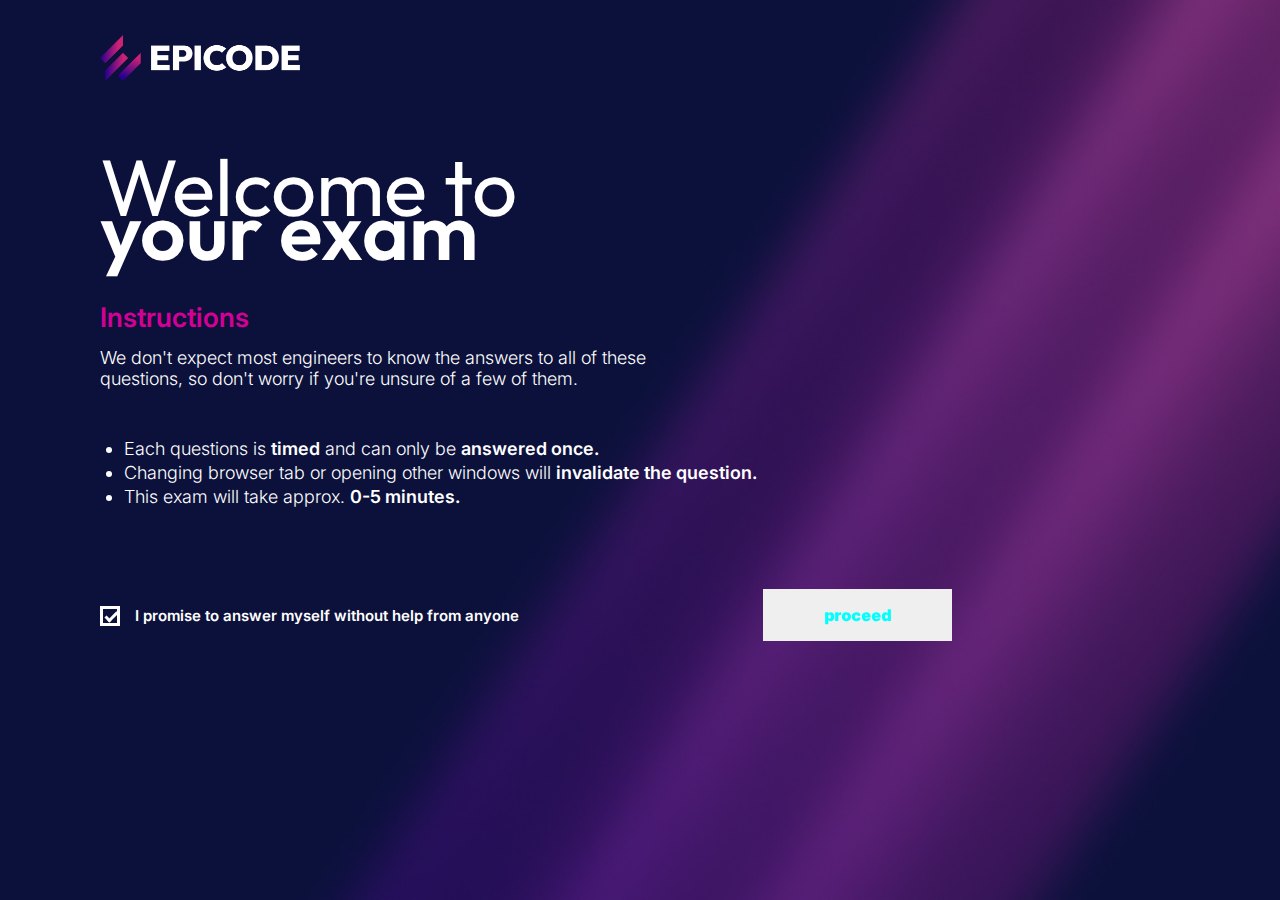
==== index.html @ 3fde9b3b "welcome-page" ====
<!DOCTYPE html>
<html lang="en">
  <head>
    <meta charset="UTF-8" />
    <meta name="viewport" content="width=device-width, initial-scale=1.0" />

    <title>Document</title>
    <link rel="stylesheet" href="./assets/style.css" />
    <link rel="stylesheet" href="./welcomePage.css" />
  </head>
  <body>
    <div>
      <img src="./assets/epicode_logo.png" alt="logo Epicode" />
    </div>
    <main>
      <div id="h1-WelcomeTitleConteiner">
        <h1>Welcome to <br /><span class="bold">your exam</span></h1>
      </div>
      <div>
        <h2 class="light-violet bold">Instructions</h2>
        <p>
          We don't expect most engineers to know the answers to all of these <br />
          questions, so don't worry if you're unsure of a few of them.
        </p>
      </div>
      <div>
        <ul class="instruction-list">
          <li>Each questions is <span class="bold">timed</span> and can only be <span class="bold">answered once.</span></li>
          <li>Changing browser tab or opening other windows will <span class="bold">invalidate the question.</span></li>
          <li>This exam will take approx. <span class="bold">0-5 minutes.</span></li>
        </ul>
      </div>
      <div class="checkBox-btn-conteiner">
        <label class="container bold"
          >I promise to answer myself without help from anyone
          <input type="checkbox" checked="checked" />
          <span class="checkmark"></span>
        </label>

        <button class="light-blue welcome-btn bold">proceed</button>
      </div>
    </main>
  </body>
</html>
---- assets/style.css ----
@import url("https://fonts.googleapis.com/css2?family=Outfit:wght@100..900&display=swap");
@import url("https://fonts.googleapis.com/css2?family=Inter:ital,opsz,wght@0,14..32,100..900;1,14..32,100..900&family=Outfit:wght@100..900&display=swap");
* {
  margin: 0;
  padding: 0;
  box-sizing: border-box;
}

body {
  background-image: url(./bg.jpg);
  background-repeat: no-repeat;
  background-size: cover;
  padding: 40px 100px;
  color: white;
  font-family: "Inter", sans-serif;
  font-size: 16px;
}

h1 {
  font-family: "Outfit", sans-serif;
  font-size: 60px;
  font-weight: 400;
}

body div img {
  width: 200px;
}

.violet {
  color: #900080;
}

.light-violet {
  color: #d20094;
}

.light-blue {
  color: #00ffff;
}

button {
  font-family: inherit;
  border: 1px solid transparent;
}
---- welcomePage.css ----
h1 span {
  font-weight: 700;
}
#h1-WelcomeTitle {
  margin-top: 5rem;
}

body {
  font-size: 18px;
  padding: 35px 100px;
  font-weight: 300;
}
h1 {
  font-size: 80px;
}

#h1-WelcomeTitleConteiner {
  margin-top: 5rem;
  margin-bottom: 3rem;
}

.bold {
  font-weight: 600;
}

div h1 {
  line-height: 44px;
}
div h2 {
  margin-bottom: 0.8rem;
}
div p {
  margin-bottom: 3rem;
}

.instruction-list {
  margin-left: 1.5rem;
  margin-bottom: 2rem;
  line-height: 1.5rem;
}

.container {
  position: relative;
  padding-left: 35px;
  margin-bottom: 12px;
  cursor: pointer;
  -webkit-user-select: none;
  user-select: none;
  font-size: 15px;
}

.container input {
  position: absolute;
  opacity: 0;
  cursor: pointer;
  height: 0;
  width: 0;
}

.checkmark {
  position: absolute;
  top: 0;
  left: 0;
  height: 20px;
  width: 20px;
  background-color: transparent;
  border: solid;
}

.container:hover input ~ .checkmark {
  background-color: #00ffff;
}

.container input:checked ~ .checkmark {
  background-color: transparent;
}

.checkmark:after {
  content: " ";
  position: absolute;
  display: none;
}

.container input:checked ~ .checkmark:after {
  display: block;
}

.container .checkmark:after {
  left: 5px;
  top: 0px;
  width: 4px;
  height: 10px;
  border: solid white;
  border-width: 0 3px 3px 0;
  -webkit-transform: rotate(45deg);
  -ms-transform: rotate(45deg);
  transform: rotate(45deg);
}
.checkBox-btn-conteiner {
  margin-top: 5rem;
}
.welcome-btn {
  margin-left: 15rem;
  cursor: pointer;
  padding-inline: 60px;
  padding-block: 15px;
  font-size: 16px;
  font-weight: 900;
}

button:hover {
  transform: scale(1.05);
  box-shadow: 0 0 10px rgba(0, 255, 255, 0.8), 0 0 20px rgba(0, 255, 255, 0.6), 0 0 30px rgba(0, 255, 255, 0.4); /* Rafforza l'effetto luminoso */
}

button:active {
  transform: scale(0.95);
  box-shadow: 0 0 15px rgba(0, 255, 255, 0.5), 0 0 30px rgba(0, 255, 255, 0.3), 0 0 45px rgba(0, 255, 255, 0.2); /* Attenua leggermente l'effetto */
}
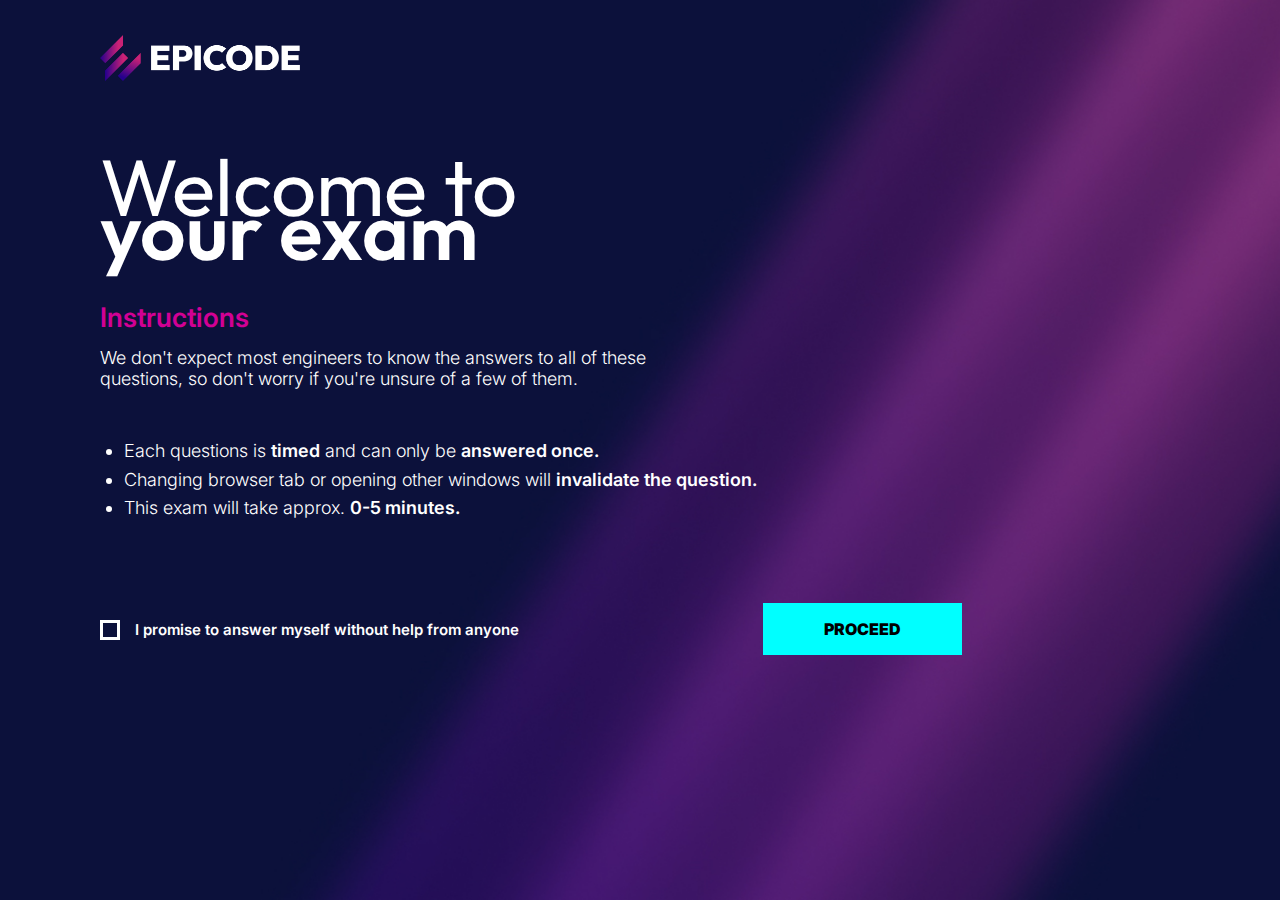
==== commit ecfcfb9e: "welcome-page finita" ====
--- a/index.html
+++ b/index.html
@@ -33,12 +33,13 @@
       <div class="checkBox-btn-conteiner">
         <label class="container bold"
           >I promise to answer myself without help from anyone
-          <input type="checkbox" checked="checked" />
+          <input type="checkbox" id="checkboxId" />
           <span class="checkmark"></span>
         </label>
 
-        <button class="light-blue welcome-btn bold">proceed</button>
+        <button id="proceedBtn" class="light-blue welcome-btn bold">proceed</button>
       </div>
     </main>
+    <script src="./js-welcome-page.js"></script>
   </body>
 </html>
--- a/assets/style.css
+++ b/assets/style.css
@@ -10,7 +10,9 @@
   background-image: url(./bg.jpg);
   background-repeat: no-repeat;
   background-size: cover;
-  padding: 40px 100px;
+  background-position: center;
+  background-attachment: fixed;
+  padding: 30px 60px;
   color: white;
   font-family: "Inter", sans-serif;
   font-size: 16px;
@@ -35,7 +37,7 @@
 }
 
 .light-blue {
-  color: #00ffff;
+  background-color: #00ffff;
 }
 
 button {
--- a/welcomePage.css
+++ b/welcomePage.css
@@ -36,7 +36,7 @@
 .instruction-list {
   margin-left: 1.5rem;
   margin-bottom: 2rem;
-  line-height: 1.5rem;
+  line-height: 1.8rem;
 }
 
 .container {
@@ -106,14 +106,15 @@
   padding-block: 15px;
   font-size: 16px;
   font-weight: 900;
+  text-transform: uppercase;
 }
 
-button:hover {
+.illuminated {
   transform: scale(1.05);
-  box-shadow: 0 0 10px rgba(0, 255, 255, 0.8), 0 0 20px rgba(0, 255, 255, 0.6), 0 0 30px rgba(0, 255, 255, 0.4); /* Rafforza l'effetto luminoso */
+  box-shadow: 0 0 10px rgba(0, 255, 255, 0.8), 0 0 20px rgba(0, 255, 255, 0.6), 0 0 30px rgba(0, 255, 255, 0.4);
 }
 
 button:active {
   transform: scale(0.95);
-  box-shadow: 0 0 15px rgba(0, 255, 255, 0.5), 0 0 30px rgba(0, 255, 255, 0.3), 0 0 45px rgba(0, 255, 255, 0.2); /* Attenua leggermente l'effetto */
+  box-shadow: 0 0 15px rgba(0, 255, 255, 0.5), 0 0 30px rgba(0, 255, 255, 0.3), 0 0 45px rgba(0, 255, 255, 0.2);
 }
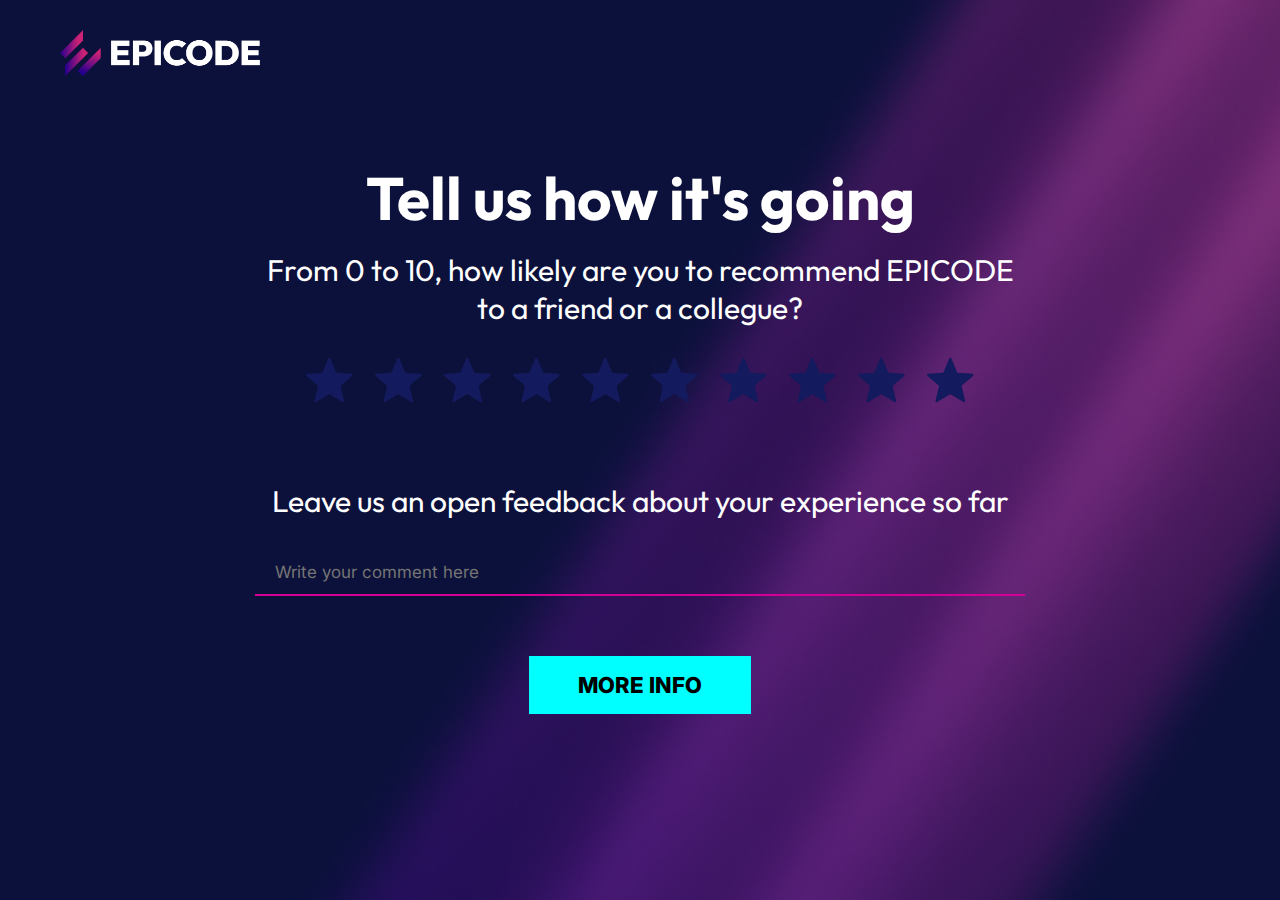
==== commit d1b2fabc: "base html and css done" ====
--- a/index.html
+++ b/index.html
@@ -3,43 +3,79 @@
   <head>
     <meta charset="UTF-8" />
     <meta name="viewport" content="width=device-width, initial-scale=1.0" />
-
     <title>Document</title>
     <link rel="stylesheet" href="./assets/style.css" />
-    <link rel="stylesheet" href="./welcomePage.css" />
+    <link rel="stylesheet" href="./assets/feedback.css" />
   </head>
   <body>
     <div>
       <img src="./assets/epicode_logo.png" alt="logo Epicode" />
     </div>
     <main>
-      <div id="h1-WelcomeTitleConteiner">
-        <h1>Welcome to <br /><span class="bold">your exam</span></h1>
+      <h1>Tell us how it's going</h1>
+      <div>
+        <p>From 0 to 10, how likely are you to recommend EPICODE to a friend or a collegue?</p>
       </div>
       <div>
-        <h2 class="light-violet bold">Instructions</h2>
-        <p>
-          We don't expect most engineers to know the answers to all of these <br />
-          questions, so don't worry if you're unsure of a few of them.
-        </p>
+        <svg class="star" width="47" height="46" viewBox="0 0 47 46" fill="none" xmlns="http://www.w3.org/2000/svg">
+          <path
+            d="M22.2044 1.55551C22.6143 0.569963 24.0104 0.569964 24.4203 1.55552L29.9874 14.9402C30.1602 15.3557 30.5509 15.6396 30.9994 15.6756L45.4494 16.834C46.5134 16.9193 46.9448 18.2471 46.1341 18.9415L35.1248 28.3722C34.7831 28.6649 34.6338 29.1242 34.7382 29.5619L38.1018 43.6626C38.3494 44.7009 37.2199 45.5215 36.309 44.9651L23.9379 37.4089C23.5538 37.1743 23.0709 37.1743 22.6868 37.4089L10.3157 44.9651C9.40478 45.5215 8.27528 44.7009 8.52295 43.6626L11.8865 29.5619C11.9909 29.1242 11.8416 28.6649 11.4999 28.3722L0.490575 18.9415C-0.320069 18.2471 0.111362 16.9193 1.17535 16.834L15.6253 15.6756C16.0738 15.6396 16.4645 15.3557 16.6374 14.9402L22.2044 1.55551Z"
+          />
+        </svg>
+        <svg class="star" width="47" height="46" viewBox="0 0 47 46" fill="none" xmlns="http://www.w3.org/2000/svg">
+          <path
+            d="M22.2044 1.55551C22.6143 0.569963 24.0104 0.569964 24.4203 1.55552L29.9874 14.9402C30.1602 15.3557 30.5509 15.6396 30.9994 15.6756L45.4494 16.834C46.5134 16.9193 46.9448 18.2471 46.1341 18.9415L35.1248 28.3722C34.7831 28.6649 34.6338 29.1242 34.7382 29.5619L38.1018 43.6626C38.3494 44.7009 37.2199 45.5215 36.309 44.9651L23.9379 37.4089C23.5538 37.1743 23.0709 37.1743 22.6868 37.4089L10.3157 44.9651C9.40478 45.5215 8.27528 44.7009 8.52295 43.6626L11.8865 29.5619C11.9909 29.1242 11.8416 28.6649 11.4999 28.3722L0.490575 18.9415C-0.320069 18.2471 0.111362 16.9193 1.17535 16.834L15.6253 15.6756C16.0738 15.6396 16.4645 15.3557 16.6374 14.9402L22.2044 1.55551Z"
+          />
+        </svg>
+        <svg class="star" width="47" height="46" viewBox="0 0 47 46" fill="none" xmlns="http://www.w3.org/2000/svg">
+          <path
+            d="M22.2044 1.55551C22.6143 0.569963 24.0104 0.569964 24.4203 1.55552L29.9874 14.9402C30.1602 15.3557 30.5509 15.6396 30.9994 15.6756L45.4494 16.834C46.5134 16.9193 46.9448 18.2471 46.1341 18.9415L35.1248 28.3722C34.7831 28.6649 34.6338 29.1242 34.7382 29.5619L38.1018 43.6626C38.3494 44.7009 37.2199 45.5215 36.309 44.9651L23.9379 37.4089C23.5538 37.1743 23.0709 37.1743 22.6868 37.4089L10.3157 44.9651C9.40478 45.5215 8.27528 44.7009 8.52295 43.6626L11.8865 29.5619C11.9909 29.1242 11.8416 28.6649 11.4999 28.3722L0.490575 18.9415C-0.320069 18.2471 0.111362 16.9193 1.17535 16.834L15.6253 15.6756C16.0738 15.6396 16.4645 15.3557 16.6374 14.9402L22.2044 1.55551Z"
+          />
+        </svg>
+        <svg class="star" width="47" height="46" viewBox="0 0 47 46" fill="none" xmlns="http://www.w3.org/2000/svg">
+          <path
+            d="M22.2044 1.55551C22.6143 0.569963 24.0104 0.569964 24.4203 1.55552L29.9874 14.9402C30.1602 15.3557 30.5509 15.6396 30.9994 15.6756L45.4494 16.834C46.5134 16.9193 46.9448 18.2471 46.1341 18.9415L35.1248 28.3722C34.7831 28.6649 34.6338 29.1242 34.7382 29.5619L38.1018 43.6626C38.3494 44.7009 37.2199 45.5215 36.309 44.9651L23.9379 37.4089C23.5538 37.1743 23.0709 37.1743 22.6868 37.4089L10.3157 44.9651C9.40478 45.5215 8.27528 44.7009 8.52295 43.6626L11.8865 29.5619C11.9909 29.1242 11.8416 28.6649 11.4999 28.3722L0.490575 18.9415C-0.320069 18.2471 0.111362 16.9193 1.17535 16.834L15.6253 15.6756C16.0738 15.6396 16.4645 15.3557 16.6374 14.9402L22.2044 1.55551Z"
+          />
+        </svg>
+        <svg class="star" width="47" height="46" viewBox="0 0 47 46" fill="none" xmlns="http://www.w3.org/2000/svg">
+          <path
+            d="M22.2044 1.55551C22.6143 0.569963 24.0104 0.569964 24.4203 1.55552L29.9874 14.9402C30.1602 15.3557 30.5509 15.6396 30.9994 15.6756L45.4494 16.834C46.5134 16.9193 46.9448 18.2471 46.1341 18.9415L35.1248 28.3722C34.7831 28.6649 34.6338 29.1242 34.7382 29.5619L38.1018 43.6626C38.3494 44.7009 37.2199 45.5215 36.309 44.9651L23.9379 37.4089C23.5538 37.1743 23.0709 37.1743 22.6868 37.4089L10.3157 44.9651C9.40478 45.5215 8.27528 44.7009 8.52295 43.6626L11.8865 29.5619C11.9909 29.1242 11.8416 28.6649 11.4999 28.3722L0.490575 18.9415C-0.320069 18.2471 0.111362 16.9193 1.17535 16.834L15.6253 15.6756C16.0738 15.6396 16.4645 15.3557 16.6374 14.9402L22.2044 1.55551Z"
+          />
+        </svg>
+        <svg class="star" width="47" height="46" viewBox="0 0 47 46" fill="none" xmlns="http://www.w3.org/2000/svg">
+          <path
+            d="M22.2044 1.55551C22.6143 0.569963 24.0104 0.569964 24.4203 1.55552L29.9874 14.9402C30.1602 15.3557 30.5509 15.6396 30.9994 15.6756L45.4494 16.834C46.5134 16.9193 46.9448 18.2471 46.1341 18.9415L35.1248 28.3722C34.7831 28.6649 34.6338 29.1242 34.7382 29.5619L38.1018 43.6626C38.3494 44.7009 37.2199 45.5215 36.309 44.9651L23.9379 37.4089C23.5538 37.1743 23.0709 37.1743 22.6868 37.4089L10.3157 44.9651C9.40478 45.5215 8.27528 44.7009 8.52295 43.6626L11.8865 29.5619C11.9909 29.1242 11.8416 28.6649 11.4999 28.3722L0.490575 18.9415C-0.320069 18.2471 0.111362 16.9193 1.17535 16.834L15.6253 15.6756C16.0738 15.6396 16.4645 15.3557 16.6374 14.9402L22.2044 1.55551Z"
+          />
+        </svg>
+        <svg class="star" width="47" height="46" viewBox="0 0 47 46" fill="none" xmlns="http://www.w3.org/2000/svg">
+          <path
+            d="M22.2044 1.55551C22.6143 0.569963 24.0104 0.569964 24.4203 1.55552L29.9874 14.9402C30.1602 15.3557 30.5509 15.6396 30.9994 15.6756L45.4494 16.834C46.5134 16.9193 46.9448 18.2471 46.1341 18.9415L35.1248 28.3722C34.7831 28.6649 34.6338 29.1242 34.7382 29.5619L38.1018 43.6626C38.3494 44.7009 37.2199 45.5215 36.309 44.9651L23.9379 37.4089C23.5538 37.1743 23.0709 37.1743 22.6868 37.4089L10.3157 44.9651C9.40478 45.5215 8.27528 44.7009 8.52295 43.6626L11.8865 29.5619C11.9909 29.1242 11.8416 28.6649 11.4999 28.3722L0.490575 18.9415C-0.320069 18.2471 0.111362 16.9193 1.17535 16.834L15.6253 15.6756C16.0738 15.6396 16.4645 15.3557 16.6374 14.9402L22.2044 1.55551Z"
+          />
+        </svg>
+        <svg class="star" width="47" height="46" viewBox="0 0 47 46" fill="none" xmlns="http://www.w3.org/2000/svg">
+          <path
+            d="M22.2044 1.55551C22.6143 0.569963 24.0104 0.569964 24.4203 1.55552L29.9874 14.9402C30.1602 15.3557 30.5509 15.6396 30.9994 15.6756L45.4494 16.834C46.5134 16.9193 46.9448 18.2471 46.1341 18.9415L35.1248 28.3722C34.7831 28.6649 34.6338 29.1242 34.7382 29.5619L38.1018 43.6626C38.3494 44.7009 37.2199 45.5215 36.309 44.9651L23.9379 37.4089C23.5538 37.1743 23.0709 37.1743 22.6868 37.4089L10.3157 44.9651C9.40478 45.5215 8.27528 44.7009 8.52295 43.6626L11.8865 29.5619C11.9909 29.1242 11.8416 28.6649 11.4999 28.3722L0.490575 18.9415C-0.320069 18.2471 0.111362 16.9193 1.17535 16.834L15.6253 15.6756C16.0738 15.6396 16.4645 15.3557 16.6374 14.9402L22.2044 1.55551Z"
+          />
+        </svg>
+        <svg class="star" width="47" height="46" viewBox="0 0 47 46" fill="none" xmlns="http://www.w3.org/2000/svg">
+          <path
+            d="M22.2044 1.55551C22.6143 0.569963 24.0104 0.569964 24.4203 1.55552L29.9874 14.9402C30.1602 15.3557 30.5509 15.6396 30.9994 15.6756L45.4494 16.834C46.5134 16.9193 46.9448 18.2471 46.1341 18.9415L35.1248 28.3722C34.7831 28.6649 34.6338 29.1242 34.7382 29.5619L38.1018 43.6626C38.3494 44.7009 37.2199 45.5215 36.309 44.9651L23.9379 37.4089C23.5538 37.1743 23.0709 37.1743 22.6868 37.4089L10.3157 44.9651C9.40478 45.5215 8.27528 44.7009 8.52295 43.6626L11.8865 29.5619C11.9909 29.1242 11.8416 28.6649 11.4999 28.3722L0.490575 18.9415C-0.320069 18.2471 0.111362 16.9193 1.17535 16.834L15.6253 15.6756C16.0738 15.6396 16.4645 15.3557 16.6374 14.9402L22.2044 1.55551Z"
+          />
+        </svg>
+        <svg class="star" width="47" height="46" viewBox="0 0 47 46" fill="none" xmlns="http://www.w3.org/2000/svg">
+          <path
+            d="M22.2044 1.55551C22.6143 0.569963 24.0104 0.569964 24.4203 1.55552L29.9874 14.9402C30.1602 15.3557 30.5509 15.6396 30.9994 15.6756L45.4494 16.834C46.5134 16.9193 46.9448 18.2471 46.1341 18.9415L35.1248 28.3722C34.7831 28.6649 34.6338 29.1242 34.7382 29.5619L38.1018 43.6626C38.3494 44.7009 37.2199 45.5215 36.309 44.9651L23.9379 37.4089C23.5538 37.1743 23.0709 37.1743 22.6868 37.4089L10.3157 44.9651C9.40478 45.5215 8.27528 44.7009 8.52295 43.6626L11.8865 29.5619C11.9909 29.1242 11.8416 28.6649 11.4999 28.3722L0.490575 18.9415C-0.320069 18.2471 0.111362 16.9193 1.17535 16.834L15.6253 15.6756C16.0738 15.6396 16.4645 15.3557 16.6374 14.9402L22.2044 1.55551Z"
+          />
+        </svg>
       </div>
+      <p class="leave_feedback">Leave us an open feedback about your experience so far</p>
       <div>
-        <ul class="instruction-list">
-          <li>Each questions is <span class="bold">timed</span> and can only be <span class="bold">answered once.</span></li>
-          <li>Changing browser tab or opening other windows will <span class="bold">invalidate the question.</span></li>
-          <li>This exam will take approx. <span class="bold">0-5 minutes.</span></li>
-        </ul>
-      </div>
-      <div class="checkBox-btn-conteiner">
-        <label class="container bold"
-          >I promise to answer myself without help from anyone
-          <input type="checkbox" id="checkboxId" />
-          <span class="checkmark"></span>
-        </label>
-
-        <button id="proceedBtn" class="light-blue welcome-btn bold">proceed</button>
+        <div>
+          <input type="text" placeholder="Write your comment here" />
+        </div>
+        <button id="info">more info</button>
       </div>
     </main>
-    <script src="./js-welcome-page.js"></script>
+    <style src="./JavaScript/index.js"></style>
   </body>
 </html>
--- a/assets/style.css
+++ b/assets/style.css
@@ -7,11 +7,11 @@
 }
 
 body {
+  width: 100vw;
+  height: 100vh;
   background-image: url(./bg.jpg);
   background-repeat: no-repeat;
   background-size: cover;
-  background-position: center;
-  background-attachment: fixed;
   padding: 30px 60px;
   color: white;
   font-family: "Inter", sans-serif;
@@ -21,7 +21,6 @@
 h1 {
   font-family: "Outfit", sans-serif;
   font-size: 60px;
-  font-weight: 400;
 }
 
 body div img {
@@ -37,7 +36,7 @@
 }
 
 .light-blue {
-  background-color: #00ffff;
+  color: #00ffff;
 }
 
 button {
--- a/assets/feedback.css
+++ b/assets/feedback.css
@@ -0,0 +1,70 @@
+main {
+  text-align: center;
+  max-width: 770px;
+  margin-inline: auto;
+}
+
+h1 {
+  padding-top: 80px;
+}
+
+main p {
+  padding-top: 15px;
+  padding-bottom: 30px;
+  font-size: 30px;
+  font-family: "Outfit", sans-serif;
+}
+
+.leave_feedback {
+  margin-top: 60px;
+}
+
+.star {
+  width: 65px;
+  cursor: pointer;
+}
+
+.star path {
+  fill: rgb(19 26 93);
+}
+
+.star.selected path {
+  fill: #00ffff;
+}
+
+input {
+  width: 100%;
+  padding: 12px 20px;
+  box-sizing: border-box;
+  border: none;
+  border-bottom: 2px solid #d20094;
+  margin-bottom: 60px;
+  background: transparent;
+  font-family: inherit;
+  font-size: 16px;
+}
+
+input::placeholder {
+  font-size: 17px;
+}
+
+#info {
+  padding-block: 15px;
+  padding-inline: 48px;
+  text-transform: uppercase;
+  border: 1px solid transparent;
+  font-size: 22px;
+  font-weight: 800;
+  background-color: #00ffff;
+}
+
+#info:hover {
+  box-shadow: 0px 0px 25px 1px #00ffff;
+  cursor: pointer;
+}
+
+textarea:focus,
+input:focus {
+  outline: none;
+  color: white;
+}
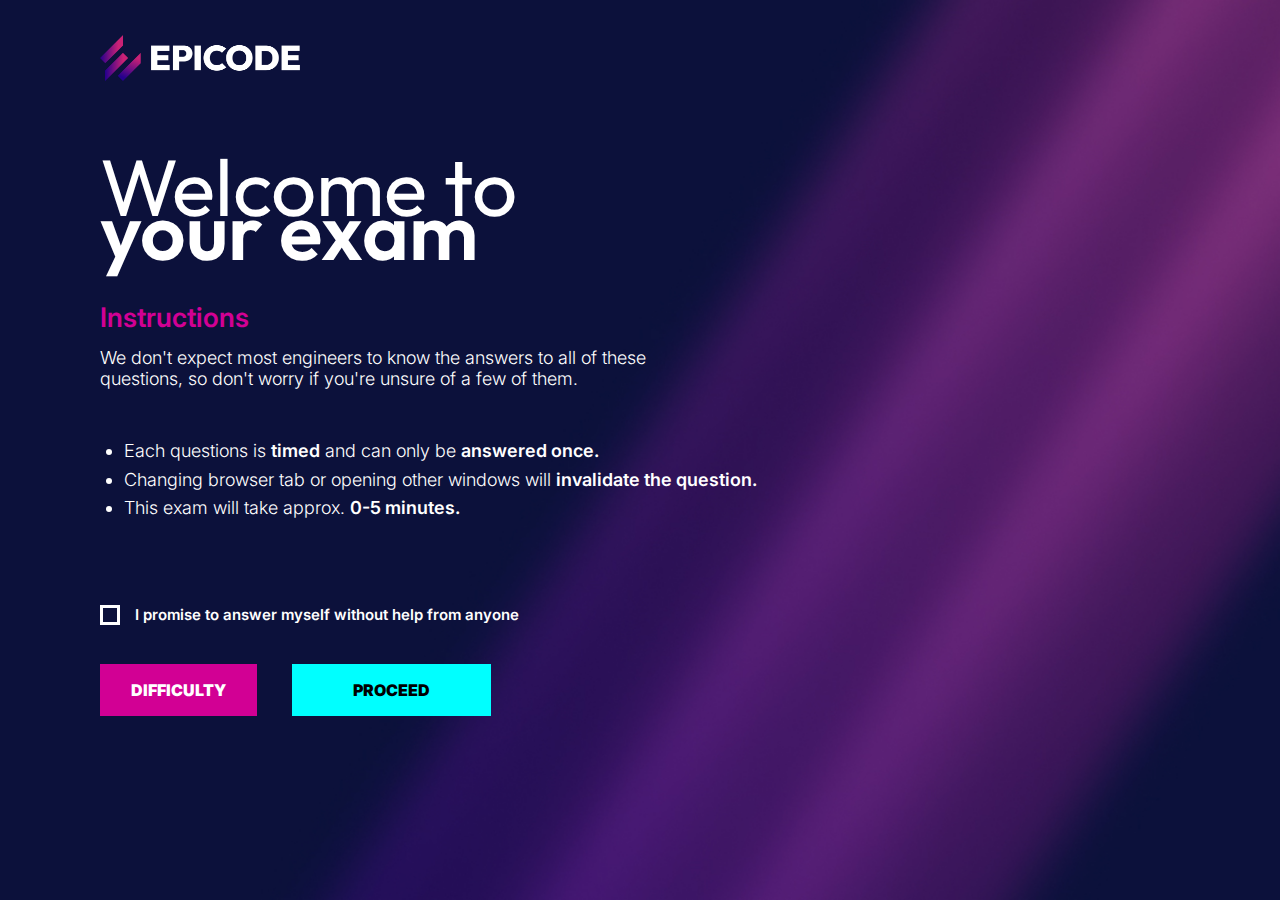
==== commit 596356cc: "adds difficulty pupup" ====
--- a/index.html
+++ b/index.html
@@ -3,79 +3,68 @@
   <head>
     <meta charset="UTF-8" />
     <meta name="viewport" content="width=device-width, initial-scale=1.0" />
+
     <title>Document</title>
     <link rel="stylesheet" href="./assets/style.css" />
-    <link rel="stylesheet" href="./assets/feedback.css" />
+    <link rel="stylesheet" href="./welcomePage.css" />
+    <link
+      rel="stylesheet"
+      href="https://cdnjs.cloudflare.com/ajax/libs/font-awesome/6.0.0/css/all.min.css"
+      integrity="sha512-9usAa10IRO0HhonpyAIVpjrylPvoDwiPUiKdWk5t3PyolY1cOd4DSE0Ga+ri4AuTroPR5aQvXU9xC6qOPnzFeg=="
+      crossorigin="anonymous"
+      referrerpolicy="no-referrer"
+    />
   </head>
   <body>
     <div>
       <img src="./assets/epicode_logo.png" alt="logo Epicode" />
     </div>
     <main>
-      <h1>Tell us how it's going</h1>
-      <div>
-        <p>From 0 to 10, how likely are you to recommend EPICODE to a friend or a collegue?</p>
+      <div id="h1-WelcomeTitleConteiner">
+        <h1>Welcome to <br /><span class="bold">your exam</span></h1>
       </div>
       <div>
-        <svg class="star" width="47" height="46" viewBox="0 0 47 46" fill="none" xmlns="http://www.w3.org/2000/svg">
-          <path
-            d="M22.2044 1.55551C22.6143 0.569963 24.0104 0.569964 24.4203 1.55552L29.9874 14.9402C30.1602 15.3557 30.5509 15.6396 30.9994 15.6756L45.4494 16.834C46.5134 16.9193 46.9448 18.2471 46.1341 18.9415L35.1248 28.3722C34.7831 28.6649 34.6338 29.1242 34.7382 29.5619L38.1018 43.6626C38.3494 44.7009 37.2199 45.5215 36.309 44.9651L23.9379 37.4089C23.5538 37.1743 23.0709 37.1743 22.6868 37.4089L10.3157 44.9651C9.40478 45.5215 8.27528 44.7009 8.52295 43.6626L11.8865 29.5619C11.9909 29.1242 11.8416 28.6649 11.4999 28.3722L0.490575 18.9415C-0.320069 18.2471 0.111362 16.9193 1.17535 16.834L15.6253 15.6756C16.0738 15.6396 16.4645 15.3557 16.6374 14.9402L22.2044 1.55551Z"
-          />
-        </svg>
-        <svg class="star" width="47" height="46" viewBox="0 0 47 46" fill="none" xmlns="http://www.w3.org/2000/svg">
-          <path
-            d="M22.2044 1.55551C22.6143 0.569963 24.0104 0.569964 24.4203 1.55552L29.9874 14.9402C30.1602 15.3557 30.5509 15.6396 30.9994 15.6756L45.4494 16.834C46.5134 16.9193 46.9448 18.2471 46.1341 18.9415L35.1248 28.3722C34.7831 28.6649 34.6338 29.1242 34.7382 29.5619L38.1018 43.6626C38.3494 44.7009 37.2199 45.5215 36.309 44.9651L23.9379 37.4089C23.5538 37.1743 23.0709 37.1743 22.6868 37.4089L10.3157 44.9651C9.40478 45.5215 8.27528 44.7009 8.52295 43.6626L11.8865 29.5619C11.9909 29.1242 11.8416 28.6649 11.4999 28.3722L0.490575 18.9415C-0.320069 18.2471 0.111362 16.9193 1.17535 16.834L15.6253 15.6756C16.0738 15.6396 16.4645 15.3557 16.6374 14.9402L22.2044 1.55551Z"
-          />
-        </svg>
-        <svg class="star" width="47" height="46" viewBox="0 0 47 46" fill="none" xmlns="http://www.w3.org/2000/svg">
-          <path
-            d="M22.2044 1.55551C22.6143 0.569963 24.0104 0.569964 24.4203 1.55552L29.9874 14.9402C30.1602 15.3557 30.5509 15.6396 30.9994 15.6756L45.4494 16.834C46.5134 16.9193 46.9448 18.2471 46.1341 18.9415L35.1248 28.3722C34.7831 28.6649 34.6338 29.1242 34.7382 29.5619L38.1018 43.6626C38.3494 44.7009 37.2199 45.5215 36.309 44.9651L23.9379 37.4089C23.5538 37.1743 23.0709 37.1743 22.6868 37.4089L10.3157 44.9651C9.40478 45.5215 8.27528 44.7009 8.52295 43.6626L11.8865 29.5619C11.9909 29.1242 11.8416 28.6649 11.4999 28.3722L0.490575 18.9415C-0.320069 18.2471 0.111362 16.9193 1.17535 16.834L15.6253 15.6756C16.0738 15.6396 16.4645 15.3557 16.6374 14.9402L22.2044 1.55551Z"
-          />
-        </svg>
-        <svg class="star" width="47" height="46" viewBox="0 0 47 46" fill="none" xmlns="http://www.w3.org/2000/svg">
-          <path
-            d="M22.2044 1.55551C22.6143 0.569963 24.0104 0.569964 24.4203 1.55552L29.9874 14.9402C30.1602 15.3557 30.5509 15.6396 30.9994 15.6756L45.4494 16.834C46.5134 16.9193 46.9448 18.2471 46.1341 18.9415L35.1248 28.3722C34.7831 28.6649 34.6338 29.1242 34.7382 29.5619L38.1018 43.6626C38.3494 44.7009 37.2199 45.5215 36.309 44.9651L23.9379 37.4089C23.5538 37.1743 23.0709 37.1743 22.6868 37.4089L10.3157 44.9651C9.40478 45.5215 8.27528 44.7009 8.52295 43.6626L11.8865 29.5619C11.9909 29.1242 11.8416 28.6649 11.4999 28.3722L0.490575 18.9415C-0.320069 18.2471 0.111362 16.9193 1.17535 16.834L15.6253 15.6756C16.0738 15.6396 16.4645 15.3557 16.6374 14.9402L22.2044 1.55551Z"
-          />
-        </svg>
-        <svg class="star" width="47" height="46" viewBox="0 0 47 46" fill="none" xmlns="http://www.w3.org/2000/svg">
-          <path
-            d="M22.2044 1.55551C22.6143 0.569963 24.0104 0.569964 24.4203 1.55552L29.9874 14.9402C30.1602 15.3557 30.5509 15.6396 30.9994 15.6756L45.4494 16.834C46.5134 16.9193 46.9448 18.2471 46.1341 18.9415L35.1248 28.3722C34.7831 28.6649 34.6338 29.1242 34.7382 29.5619L38.1018 43.6626C38.3494 44.7009 37.2199 45.5215 36.309 44.9651L23.9379 37.4089C23.5538 37.1743 23.0709 37.1743 22.6868 37.4089L10.3157 44.9651C9.40478 45.5215 8.27528 44.7009 8.52295 43.6626L11.8865 29.5619C11.9909 29.1242 11.8416 28.6649 11.4999 28.3722L0.490575 18.9415C-0.320069 18.2471 0.111362 16.9193 1.17535 16.834L15.6253 15.6756C16.0738 15.6396 16.4645 15.3557 16.6374 14.9402L22.2044 1.55551Z"
-          />
-        </svg>
-        <svg class="star" width="47" height="46" viewBox="0 0 47 46" fill="none" xmlns="http://www.w3.org/2000/svg">
-          <path
-            d="M22.2044 1.55551C22.6143 0.569963 24.0104 0.569964 24.4203 1.55552L29.9874 14.9402C30.1602 15.3557 30.5509 15.6396 30.9994 15.6756L45.4494 16.834C46.5134 16.9193 46.9448 18.2471 46.1341 18.9415L35.1248 28.3722C34.7831 28.6649 34.6338 29.1242 34.7382 29.5619L38.1018 43.6626C38.3494 44.7009 37.2199 45.5215 36.309 44.9651L23.9379 37.4089C23.5538 37.1743 23.0709 37.1743 22.6868 37.4089L10.3157 44.9651C9.40478 45.5215 8.27528 44.7009 8.52295 43.6626L11.8865 29.5619C11.9909 29.1242 11.8416 28.6649 11.4999 28.3722L0.490575 18.9415C-0.320069 18.2471 0.111362 16.9193 1.17535 16.834L15.6253 15.6756C16.0738 15.6396 16.4645 15.3557 16.6374 14.9402L22.2044 1.55551Z"
-          />
-        </svg>
-        <svg class="star" width="47" height="46" viewBox="0 0 47 46" fill="none" xmlns="http://www.w3.org/2000/svg">
-          <path
-            d="M22.2044 1.55551C22.6143 0.569963 24.0104 0.569964 24.4203 1.55552L29.9874 14.9402C30.1602 15.3557 30.5509 15.6396 30.9994 15.6756L45.4494 16.834C46.5134 16.9193 46.9448 18.2471 46.1341 18.9415L35.1248 28.3722C34.7831 28.6649 34.6338 29.1242 34.7382 29.5619L38.1018 43.6626C38.3494 44.7009 37.2199 45.5215 36.309 44.9651L23.9379 37.4089C23.5538 37.1743 23.0709 37.1743 22.6868 37.4089L10.3157 44.9651C9.40478 45.5215 8.27528 44.7009 8.52295 43.6626L11.8865 29.5619C11.9909 29.1242 11.8416 28.6649 11.4999 28.3722L0.490575 18.9415C-0.320069 18.2471 0.111362 16.9193 1.17535 16.834L15.6253 15.6756C16.0738 15.6396 16.4645 15.3557 16.6374 14.9402L22.2044 1.55551Z"
-          />
-        </svg>
-        <svg class="star" width="47" height="46" viewBox="0 0 47 46" fill="none" xmlns="http://www.w3.org/2000/svg">
-          <path
-            d="M22.2044 1.55551C22.6143 0.569963 24.0104 0.569964 24.4203 1.55552L29.9874 14.9402C30.1602 15.3557 30.5509 15.6396 30.9994 15.6756L45.4494 16.834C46.5134 16.9193 46.9448 18.2471 46.1341 18.9415L35.1248 28.3722C34.7831 28.6649 34.6338 29.1242 34.7382 29.5619L38.1018 43.6626C38.3494 44.7009 37.2199 45.5215 36.309 44.9651L23.9379 37.4089C23.5538 37.1743 23.0709 37.1743 22.6868 37.4089L10.3157 44.9651C9.40478 45.5215 8.27528 44.7009 8.52295 43.6626L11.8865 29.5619C11.9909 29.1242 11.8416 28.6649 11.4999 28.3722L0.490575 18.9415C-0.320069 18.2471 0.111362 16.9193 1.17535 16.834L15.6253 15.6756C16.0738 15.6396 16.4645 15.3557 16.6374 14.9402L22.2044 1.55551Z"
-          />
-        </svg>
-        <svg class="star" width="47" height="46" viewBox="0 0 47 46" fill="none" xmlns="http://www.w3.org/2000/svg">
-          <path
-            d="M22.2044 1.55551C22.6143 0.569963 24.0104 0.569964 24.4203 1.55552L29.9874 14.9402C30.1602 15.3557 30.5509 15.6396 30.9994 15.6756L45.4494 16.834C46.5134 16.9193 46.9448 18.2471 46.1341 18.9415L35.1248 28.3722C34.7831 28.6649 34.6338 29.1242 34.7382 29.5619L38.1018 43.6626C38.3494 44.7009 37.2199 45.5215 36.309 44.9651L23.9379 37.4089C23.5538 37.1743 23.0709 37.1743 22.6868 37.4089L10.3157 44.9651C9.40478 45.5215 8.27528 44.7009 8.52295 43.6626L11.8865 29.5619C11.9909 29.1242 11.8416 28.6649 11.4999 28.3722L0.490575 18.9415C-0.320069 18.2471 0.111362 16.9193 1.17535 16.834L15.6253 15.6756C16.0738 15.6396 16.4645 15.3557 16.6374 14.9402L22.2044 1.55551Z"
-          />
-        </svg>
-        <svg class="star" width="47" height="46" viewBox="0 0 47 46" fill="none" xmlns="http://www.w3.org/2000/svg">
-          <path
-            d="M22.2044 1.55551C22.6143 0.569963 24.0104 0.569964 24.4203 1.55552L29.9874 14.9402C30.1602 15.3557 30.5509 15.6396 30.9994 15.6756L45.4494 16.834C46.5134 16.9193 46.9448 18.2471 46.1341 18.9415L35.1248 28.3722C34.7831 28.6649 34.6338 29.1242 34.7382 29.5619L38.1018 43.6626C38.3494 44.7009 37.2199 45.5215 36.309 44.9651L23.9379 37.4089C23.5538 37.1743 23.0709 37.1743 22.6868 37.4089L10.3157 44.9651C9.40478 45.5215 8.27528 44.7009 8.52295 43.6626L11.8865 29.5619C11.9909 29.1242 11.8416 28.6649 11.4999 28.3722L0.490575 18.9415C-0.320069 18.2471 0.111362 16.9193 1.17535 16.834L15.6253 15.6756C16.0738 15.6396 16.4645 15.3557 16.6374 14.9402L22.2044 1.55551Z"
-          />
-        </svg>
+        <h2 class="light-violet bold">Instructions</h2>
+        <p>
+          We don't expect most engineers to know the answers to all of these <br />
+          questions, so don't worry if you're unsure of a few of them.
+        </p>
       </div>
-      <p class="leave_feedback">Leave us an open feedback about your experience so far</p>
       <div>
-        <div>
-          <input type="text" placeholder="Write your comment here" />
+        <ul class="instruction-list">
+          <li>Each questions is <span class="bold">timed</span> and can only be <span class="bold">answered once.</span></li>
+          <li>Changing browser tab or opening other windows will <span class="bold">invalidate the question.</span></li>
+          <li>This exam will take approx. <span class="bold">0-5 minutes.</span></li>
+        </ul>
+      </div>
+      <div class="checkBox-btn-conteiner">
+        <label class="container bold"
+          >I promise to answer myself without help from anyone
+          <input type="checkbox" id="checkboxId" />
+          <span class="checkmark"></span>
+        </label>
+        <div id="buttons">
+          <button id="difficultyBtn" class="violet-bg welcome-btn bold">Difficulty</button>
+          <button id="proceedBtn" class="light-blue welcome-btn bold">proceed</button>
         </div>
-        <button id="info">more info</button>
+      </div>
+      <div class="pupup-container">
+        <div id="popup-style">
+          <div id="icon-container">
+            <i class="fas fa-times"></i>
+          </div>
+          <div>
+            <p class="subtitle">Pick a difficulty level for the questions:</p>
+          </div>
+          <button id="beginner" class="violet-bg welcome-btn illuminated-violet">Beginner</button>
+          <button id="intermediate" class="violet-bg welcome-btn">Intermediate</button>
+          <button id="advanced" class="violet-bg welcome-btn">Advanced</button>
+          <div id="confirm-container">
+            <button id="confirm" class="light-blue welcome-btn bold">Confirm</button>
+          </div>
+        </div>
       </div>
     </main>
-    <style src="./JavaScript/index.js"></style>
+    <script src="./js-welcome-page.js"></script>
   </body>
 </html>
--- a/assets/style.css
+++ b/assets/style.css
@@ -7,12 +7,12 @@
 }
 
 body {
-  width: 100vw;
-  height: 100vh;
   background-image: url(./bg.jpg);
   background-repeat: no-repeat;
   background-size: cover;
-  padding: 30px 60px;
+  background-position: center;
+  background-attachment: fixed;
+  padding: 40px 100px;
   color: white;
   font-family: "Inter", sans-serif;
   font-size: 16px;
@@ -21,6 +21,7 @@
 h1 {
   font-family: "Outfit", sans-serif;
   font-size: 60px;
+  font-weight: 400;
 }
 
 body div img {
@@ -36,7 +37,7 @@
 }
 
 .light-blue {
-  color: #00ffff;
+  background-color: #00ffff;
 }
 
 button {
--- a/welcomePage.css
+++ b/welcomePage.css
@@ -0,0 +1,181 @@
+h1 span {
+  font-weight: 700;
+}
+#h1-WelcomeTitle {
+  margin-top: 5rem;
+}
+
+body {
+  font-size: 18px;
+  padding: 35px 100px;
+  font-weight: 300;
+}
+h1 {
+  font-size: 80px;
+}
+
+#h1-WelcomeTitleConteiner {
+  margin-top: 5rem;
+  margin-bottom: 3rem;
+}
+
+.bold {
+  font-weight: 600;
+}
+
+div h1 {
+  line-height: 44px;
+}
+div h2 {
+  margin-bottom: 0.8rem;
+}
+div p {
+  margin-bottom: 3rem;
+}
+
+.instruction-list {
+  margin-left: 1.5rem;
+  margin-bottom: 2rem;
+  line-height: 1.8rem;
+}
+
+.container {
+  position: relative;
+  padding-left: 35px;
+  margin-bottom: 12px;
+  cursor: pointer;
+  -webkit-user-select: none;
+  user-select: none;
+  font-size: 15px;
+}
+
+.container input {
+  position: absolute;
+  opacity: 0;
+  cursor: pointer;
+  height: 0;
+  width: 0;
+}
+
+.checkmark {
+  position: absolute;
+  top: 0;
+  left: 0;
+  height: 20px;
+  width: 20px;
+  background-color: transparent;
+  border: solid;
+}
+
+.container:hover input ~ .checkmark {
+  background-color: #00ffff;
+}
+
+.container input:checked ~ .checkmark {
+  background-color: transparent;
+}
+
+.checkmark:after {
+  content: " ";
+  position: absolute;
+  display: none;
+}
+
+.container input:checked ~ .checkmark:after {
+  display: block;
+}
+
+.container .checkmark:after {
+  left: 5px;
+  top: 0px;
+  width: 4px;
+  height: 10px;
+  border: solid white;
+  border-width: 0 3px 3px 0;
+  -webkit-transform: rotate(45deg);
+  -ms-transform: rotate(45deg);
+  transform: rotate(45deg);
+}
+.checkBox-btn-conteiner {
+  margin-top: 5rem;
+}
+.welcome-btn {
+  margin-left: 30px;
+  cursor: pointer;
+  padding-inline: 60px;
+  padding-block: 15px;
+  font-size: 16px;
+  font-weight: 900;
+  text-transform: uppercase;
+}
+
+.illuminated {
+  transform: scale(1.05);
+  box-shadow: 0 0 10px rgba(0, 255, 255, 0.8), 0 0 20px rgba(0, 255, 255, 0.6), 0 0 30px rgba(0, 255, 255, 0.4);
+}
+
+button:active {
+  transform: scale(0.95);
+  box-shadow: 0 0 15px rgba(0, 255, 255, 0.5), 0 0 30px rgba(0, 255, 255, 0.3), 0 0 45px rgba(0, 255, 255, 0.2);
+}
+
+.violet-bg {
+  background-color: #d20094;
+  padding-inline: 30px;
+  margin-left: 0;
+  color: white;
+}
+
+.illuminated-violet {
+  background-color: #eb3eb7;
+  box-shadow: 0 0 10px rgb(210, 0, 148, 0.8), 0 0 20px rgb(210, 0, 148, 0.6), 0 0 30px rgba(0, 255, 255, 0.4);
+}
+
+#buttons {
+  margin-top: 40px;
+}
+
+#popup-style {
+  background-color: hsla(0, 0%, 100%, 0.2);
+  -webkit-backdrop-filter: blur(5px);
+  backdrop-filter: blur(5px);
+  width: 537px;
+  margin: 0 auto;
+  height: 280px;
+  padding: 24px;
+  transform: translate(0%, 60%);
+  border-radius: 10px;
+}
+
+.pupup-container {
+  width: 100vw;
+  height: 100vh;
+  background-color: rgba(0, 0, 0, 0.425);
+  position: absolute;
+  top: 0;
+  left: 0;
+  display: none;
+}
+
+.fa-times {
+  color: #d20094;
+}
+
+#icon-container {
+  text-align: right;
+  margin-bottom: 20px;
+}
+
+#confirm-container {
+  text-align: center;
+  margin-top: 20px;
+}
+
+#confirm {
+  margin-left: 0;
+}
+
+.subtitle {
+  margin-bottom: 26px;
+  font-weight: 600;
+}
